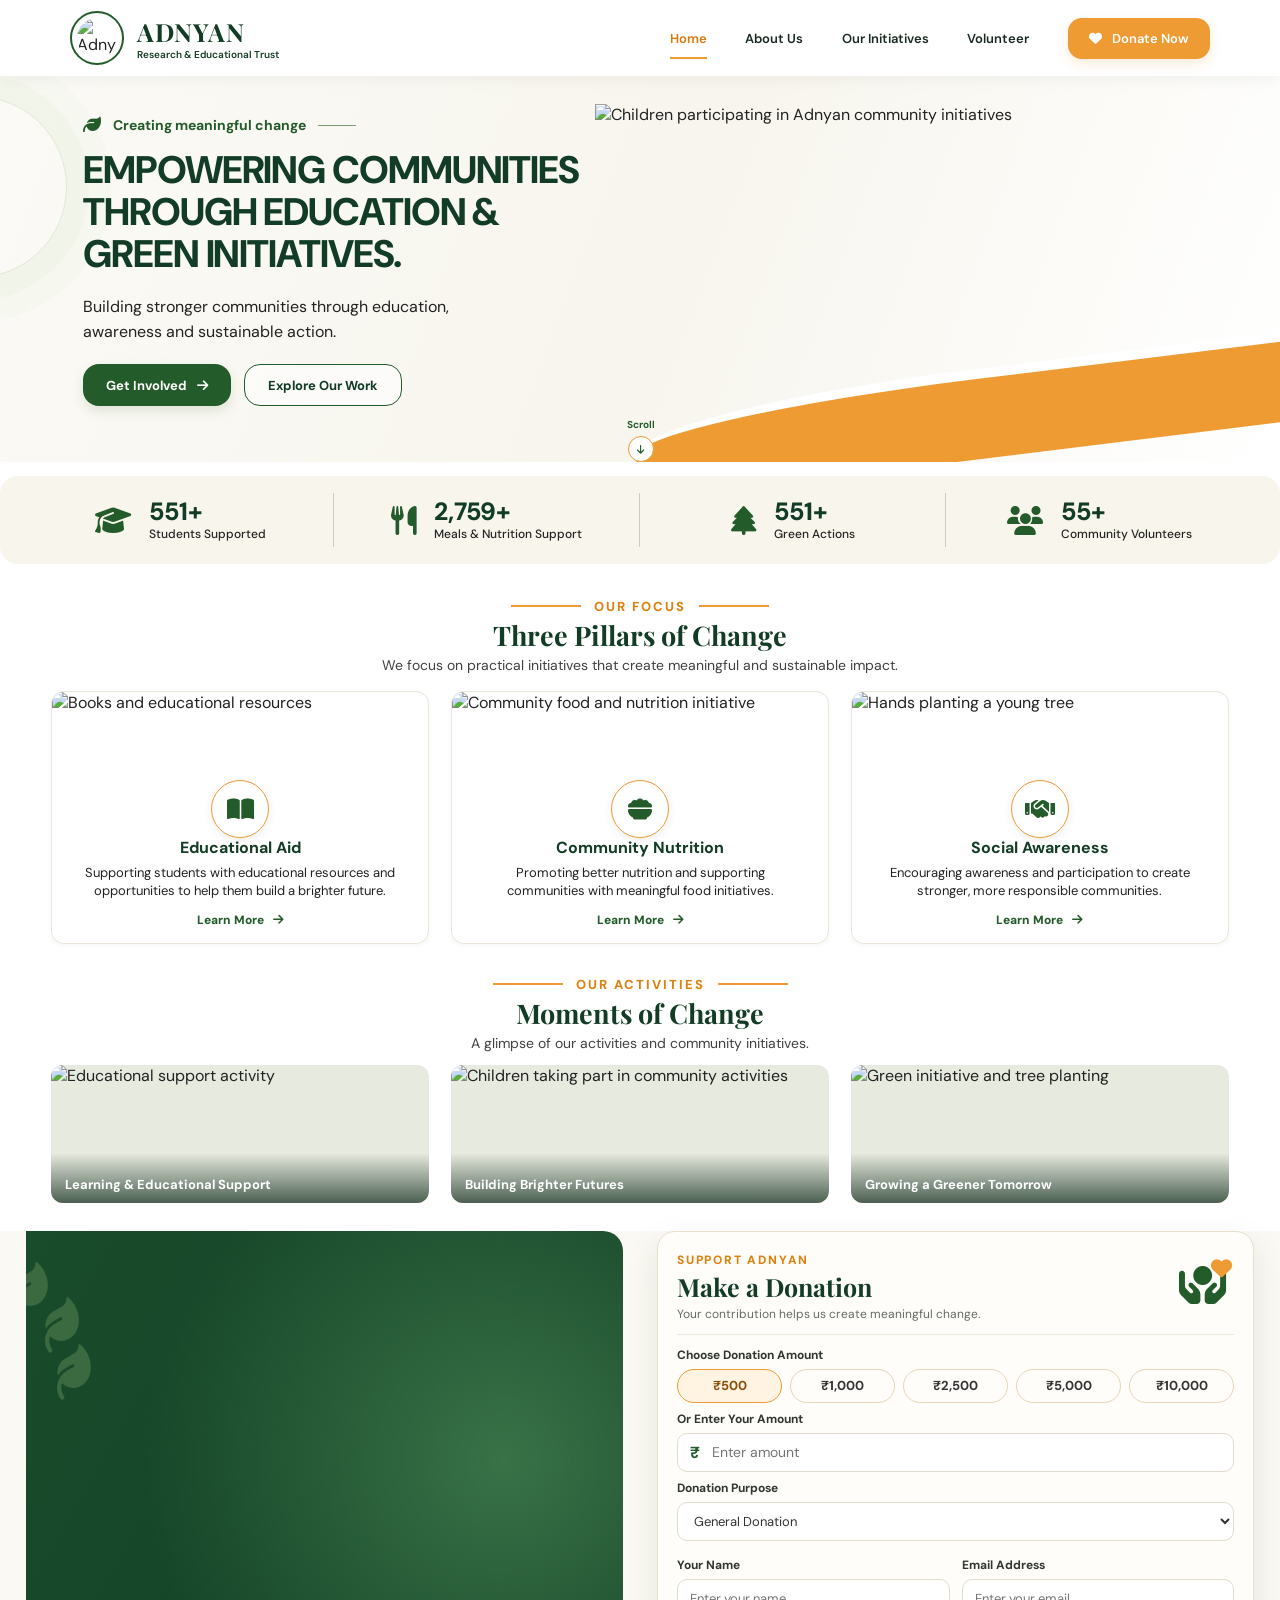
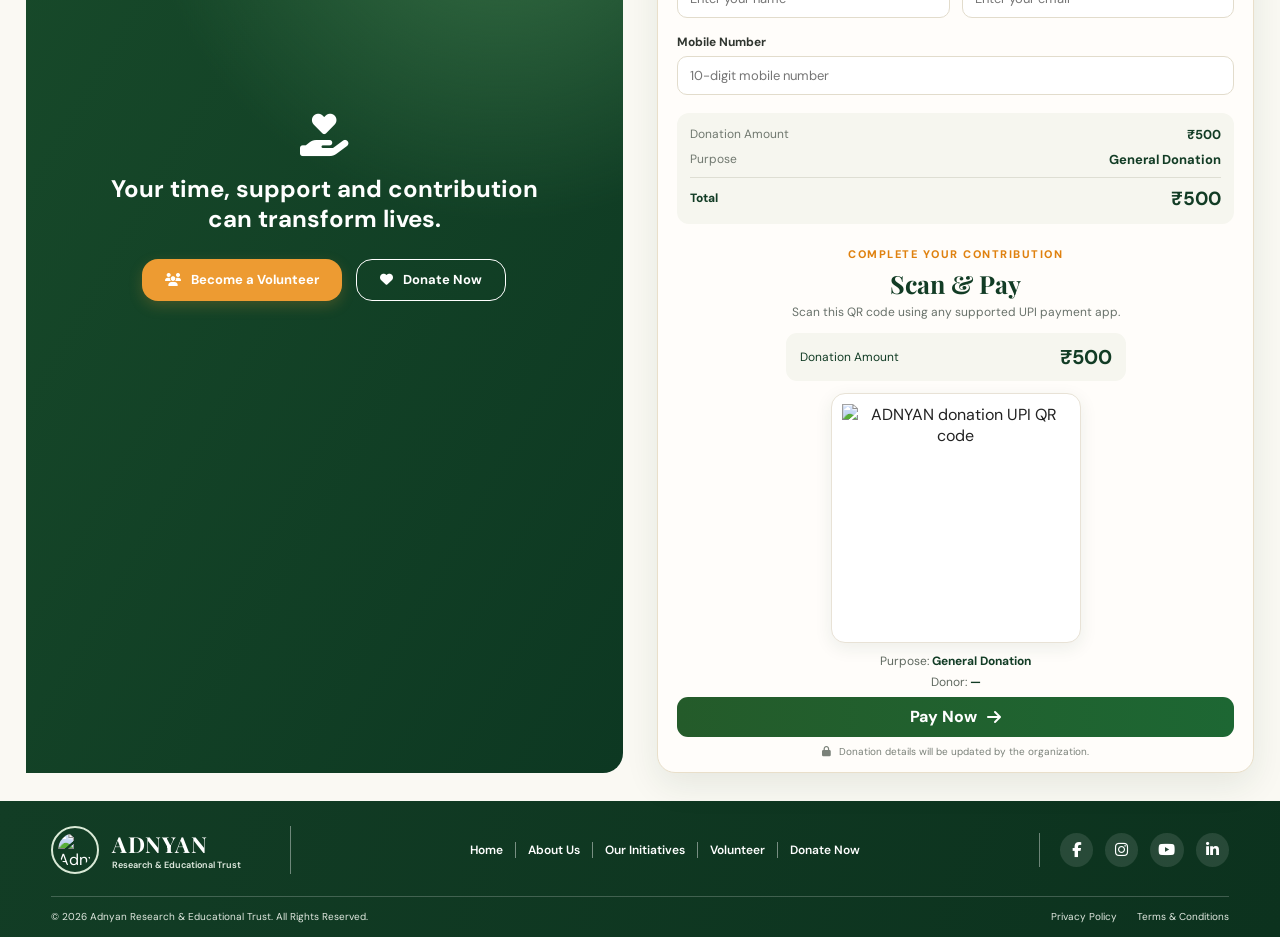
==== index.html @ 784eeb5b "Add files via upload" ====
<!DOCTYPE html>
<html lang="en">
<head>
  <meta charset="UTF-8">
  <meta name="viewport" content="width=device-width, initial-scale=1.0">
  <meta name="description" content="Adnyan Research & Educational Trust works to create meaningful change through education, community support and green initiatives.">

  <title>ADNYAN | Research & Educational Trust</title>

  <link rel="preconnect" href="https://fonts.googleapis.com">
  <link rel="preconnect" href="https://fonts.gstatic.com" crossorigin>

  <link href="https://fonts.googleapis.com/css2?family=DM+Sans:wght@400;500;600;700;800&family=Playfair+Display:wght@600;700;800&display=swap" rel="stylesheet">

  <link rel="stylesheet" href="https://cdnjs.cloudflare.com/ajax/libs/font-awesome/6.7.2/css/all.min.css">
  <link rel="stylesheet" href="style.css">

  <script src="script.js" defer></script>
</head>

<body>

  <!-- ORIGINAL ADNYAN PAGE LOADER -->
  <div id="page-loader">
    <div class="loader-background"></div>

    <div class="loader-content">
      <div class="loader-logo-wrap">
        <div class="loader-glow"></div>
        <div class="loader-ring ring-one"></div>
        <div class="loader-ring ring-two"></div>
        <img src="images/logo.png" alt="Adnyan Logo" class="loader-logo">
      </div>

      <div class="loader-brand">
        <h1>ADNYAN</h1>
        <p>Research &amp; Educational Trust</p>
      </div>

      <div class="loader-progress">
        <div class="loader-progress-bar"></div>
      </div>

      <div class="loader-status" id="loader-text">
        Preparing something meaningful...
      </div>
    </div>
  </div>

  <div id="website">

    <!-- HEADER -->
    <header class="site-header">

      <a class="brand" href="index.html" aria-label="Adnyan home">
        <img src="images/logo.png" alt="Adnyan logo">

        <span>
          <strong>ADNYAN</strong>
          <small>Research &amp; Educational Trust</small>
        </span>
      </a>

      <button class="menu-toggle" id="menuToggle" aria-label="Open navigation" aria-expanded="false">
        <i class="fa-solid fa-bars"></i>
      </button>

      <nav class="navbar" id="navbar" aria-label="Main navigation">

        <a class="active" href="index.html">Home</a>

        <a href="aboutus.html">About Us</a>

        <a href="ourinitiative.html">Our Initiatives</a>

        <a href="volunteer.html">Volunteer</a>

        <!-- UPDATED DONATE LINK -->
        <a class="nav-donate" href="donate.html">
          <i class="fa-solid fa-heart"></i> Donate Now
        </a>

      </nav>
    </header>

    <main>

      <!-- HERO SECTION -->
      <section class="hero">

        <div class="hero-copy">

          <div class="eyebrow">
            <i class="fa-solid fa-leaf"></i>
            Creating meaningful change
            <span></span>
          </div>

          <h1>
            EMPOWERING COMMUNITIES THROUGH EDUCATION &amp; GREEN INITIATIVES.
          </h1>

          <p>
            Building stronger communities through education, awareness and sustainable action.
          </p>

          <div class="hero-actions">

            <a class="btn btn-green" href="volunteer.html">
              Get Involved <i class="fa-solid fa-arrow-right"></i>
            </a>

            <a class="btn btn-outline" href="#pillars">
              Explore Our Work
            </a>

          </div>
        </div>

        <div class="hero-visual">
          <img src="images/banner.png" alt="Children participating in Adnyan community initiatives">
          <div class="hero-image-shape"></div>
        </div>

        <a class="scroll-cue" href="#impact" aria-label="Scroll to our impact">
          <span>Scroll</span>
          <i class="fa-solid fa-arrow-down"></i>
        </a>

      </section>

      <!-- IMPACT SECTION -->
      <section class="impact-strip" id="impact" aria-label="Our impact">

        <div class="impact-item">
          <i class="fa-solid fa-graduation-cap"></i>
          <div>
            <strong><span class="counter" data-target="1000">0</span>+</strong>
            <small>Students Supported</small>
          </div>
        </div>

        <div class="impact-item">
          <i class="fa-solid fa-utensils"></i>
          <div>
            <strong><span class="counter" data-target="5000">0</span>+</strong>
            <small>Meals &amp; Nutrition Support</small>
          </div>
        </div>

        <div class="impact-item">
          <i class="fa-solid fa-tree"></i>
          <div>
            <strong><span class="counter" data-target="1000">0</span>+</strong>
            <small>Green Actions</small>
          </div>
        </div>

        <div class="impact-item">
          <i class="fa-solid fa-users"></i>
          <div>
            <strong><span class="counter" data-target="100">0</span>+</strong>
            <small>Community Volunteers</small>
          </div>
        </div>

      </section>

      <!-- THREE PILLARS -->
      <section class="content-section pillars-section" id="pillars">

        <div class="section-heading">
          <span>OUR FOCUS</span>
          <h2>Three Pillars of Change</h2>
          <p>
            We focus on practical initiatives that create meaningful and sustainable impact.
          </p>
        </div>

        <div class="pillar-grid">

          <article class="pillar-card">

            <div class="pillar-photo">
              <img src="images/education.png" alt="Books and educational resources">
            </div>

            <div class="pillar-icon">
              <i class="fa-solid fa-book-open"></i>
            </div>

            <div class="pillar-body">
              <h3>Educational Aid</h3>

              <p>
                Supporting students with educational resources and opportunities to help them build a brighter future.
              </p>

              <a href="ourinitiative.html">
                Learn More <i class="fa-solid fa-arrow-right"></i>
              </a>
            </div>

          </article>

          <article class="pillar-card">

            <div class="pillar-photo">
              <img src="images/community.png" alt="Community food and nutrition initiative">
            </div>

            <div class="pillar-icon">
              <i class="fa-solid fa-bowl-food"></i>
            </div>

            <div class="pillar-body">
              <h3>Community Nutrition</h3>

              <p>
                Promoting better nutrition and supporting communities with meaningful food initiatives.
              </p>

              <a href="ourinitiative.html">
                Learn More <i class="fa-solid fa-arrow-right"></i>
              </a>
            </div>

          </article>

          <article class="pillar-card">

            <div class="pillar-photo">
              <img src="images/social.jpeg" alt="Hands planting a young tree">
            </div>

            <div class="pillar-icon">
              <i class="fa-solid fa-handshake"></i>
            </div>

            <div class="pillar-body">
              <h3>Social Awareness</h3>

              <p>
                Encouraging awareness and participation to create stronger, more responsible communities.
              </p>

              <a href="ourinitiative.html">
                Learn More <i class="fa-solid fa-arrow-right"></i>
              </a>
            </div>

          </article>

        </div>
      </section>

      <!-- ACTIVITIES SECTION -->
      <section class="content-section activities-section" id="activities">

        <div class="section-heading">
          <span>OUR ACTIVITIES</span>
          <h2>Moments of Change</h2>
          <p>A glimpse of our activities and community initiatives.</p>
        </div>

        <div class="activity-grid">

          <figure>
            <img src="images/learning.png" alt="Educational support activity">
            <figcaption>Learning &amp; Educational Support</figcaption>
          </figure>

          <figure>
            <img src="images/brighter.jpeg" alt="Children taking part in community activities">
            <figcaption>Building Brighter Futures</figcaption>
          </figure>

          <figure>
            <img src="images/tree.jpeg" alt="Green initiative and tree planting">
            <figcaption>Growing a Greener Tomorrow</figcaption>
          </figure>

        </div>
      </section>

      <!-- VOLUNTEER AND DONATION SECTION -->
      <section class="support-section" aria-label="Volunteer and donate">

        <div class="volunteer-panel">

          <div class="leaf-decoration">
            <i class="fa-solid fa-leaf"></i>
            <i class="fa-solid fa-leaf"></i>
            <i class="fa-solid fa-leaf"></i>
          </div>

          <div class="support-heart">
            <i class="fa-solid fa-hand-holding-heart"></i>
          </div>

          <h2>
            Your time, support and contribution can transform lives.
          </h2>

          <div class="support-actions">

            <a class="btn btn-orange" href="volunteer.html">
              <i class="fa-solid fa-users"></i> Become a Volunteer
            </a>

            <!-- KEEP THIS AS A HOME PAGE SCROLL LINK -->
            <a class="btn btn-light-outline" href="#donation-dashboard">
              <i class="fa-solid fa-heart"></i> Donate Now
            </a>

          </div>
        </div>

        <!-- DONATION DASHBOARD -->
        <section class="donation-card" id="donation-dashboard" aria-labelledby="donation-title">

          <div class="donation-heading">

            <div>
              <span>SUPPORT ADNYAN</span>
              <h2 id="donation-title">Make a Donation</h2>
              <p>Your contribution helps us create meaningful change.</p>
            </div>

            <div class="donation-mark">
              <i class="fa-solid fa-hands-holding-circle"></i>
              <i class="fa-solid fa-heart"></i>
            </div>

          </div>

          <div id="donationFormView">

            <div class="donation-field">

              <label>Choose Donation Amount</label>

              <div class="amount-options">
                <button type="button" class="amount-btn active" data-amount="500">₹500</button>
                <button type="button" class="amount-btn" data-amount="1000">₹1,000</button>
                <button type="button" class="amount-btn" data-amount="2500">₹2,500</button>
                <button type="button" class="amount-btn" data-amount="5000">₹5,000</button>
                <button type="button" class="amount-btn" data-amount="10000">₹10,000</button>
              </div>

            </div>

            <div class="donation-field">

              <label for="customAmount">Or Enter Your Amount</label>

              <div class="custom-amount-box">
                <span>₹</span>
                <input type="number" id="customAmount" min="1" placeholder="Enter amount" inputmode="numeric">
              </div>

            </div>

            <div class="donation-field">

              <label for="donationPurpose">Donation Purpose</label>

              <select id="donationPurpose" class="donation-select">
                <option value="General Donation">General Donation</option>
                <option value="Educational Aid">Educational Aid</option>
                <option value="Community Nutrition">Community Nutrition</option>
                <option value="Social Awareness">Social Awareness</option>
              </select>

            </div>

            <div class="donor-grid">

              <div class="donation-field">
                <label for="donorName">Your Name</label>
                <input type="text" id="donorName" class="donation-input" placeholder="Enter your name" autocomplete="name">
              </div>

              <div class="donation-field">
                <label for="donorEmail">Email Address</label>
                <input type="email" id="donorEmail" class="donation-input" placeholder="Enter your email" autocomplete="email">
              </div>

              <div class="donation-field donor-phone">
                <label for="donorPhone">Mobile Number</label>
                <input type="tel" id="donorPhone" class="donation-input" placeholder="10-digit mobile number" maxlength="10" inputmode="numeric" autocomplete="tel">
              </div>

            </div>

            <div class="donation-summary">

              <div>
                <span>Donation Amount</span>
                <strong id="summaryAmount">₹500</strong>
              </div>

              <div>
                <span>Purpose</span>
                <strong id="summaryPurpose">General Donation</strong>
              </div>

              <div class="summary-total">
                <span>Total</span>
                <strong id="summaryTotal">₹500</strong>
              </div>

            </div>

          <!-- PAYMENT STEP -->
          <div class="payment-step" id="paymentStep">

            <div class="payment-step-heading">
              <span class="payment-kicker">COMPLETE YOUR CONTRIBUTION</span>
              <h3>Scan &amp; Pay</h3>
              <p>Scan this QR code using any supported UPI payment app.</p>
            </div>

            <div class="payment-amount">
              <span>Donation Amount</span>
              <strong id="paymentAmount">₹500</strong>
            </div>

            <div class="payment-qr-frame">
              <img src="images/qrcode.jpeg" alt="ADNYAN donation UPI QR code" id="donationQrImage">
            </div>

            <p class="payment-purpose">
              Purpose: <strong id="paymentPurpose">General Donation</strong>
            </p>

            <p class="payment-donor">
              Donor: <strong id="paymentDonor">—</strong>
            </p>

   


          </div>

            <button type="button" class="continue-btn" id="payNowBtn">
              <span>Pay Now</span>
              <i class="fa-solid fa-arrow-right"></i>
            </button>

            <p class="secure-note">
              <i class="fa-solid fa-lock"></i>
              Donation details will be updated by the organization.
            </p>

          </div>



        </section>
      </section>

    </main>

    <!-- FOOTER -->
    <footer class="site-footer">

      <div class="footer-main">

        <a class="footer-brand" href="index.html">

          <img src="images/logo.png" alt="Adnyan logo">

          <span>
            <strong>ADNYAN</strong>
            <small>Research &amp; Educational Trust</small>
          </span>

        </a>

        <nav class="footer-nav" aria-label="Footer navigation">

          <a href="index.html">Home</a>

          <a href="aboutus.html">About Us</a>

          <a href="ourinitiative.html">Our Initiatives</a>

          <a href="volunteer.html">Volunteer</a>

          <!-- UPDATED DONATE LINK -->
          <a href="donate.html">Donate Now</a>

        </nav>

        <div class="footer-social" aria-label="Social media">

          <a href="#" aria-label="Facebook">
            <i class="fa-brands fa-facebook-f"></i>
          </a>

          <a href="#" aria-label="Instagram">
            <i class="fa-brands fa-instagram"></i>
          </a>

          <a href="#" aria-label="YouTube">
            <i class="fa-brands fa-youtube"></i>
          </a>

          <a href="#" aria-label="LinkedIn">
            <i class="fa-brands fa-linkedin-in"></i>
          </a>

        </div>

      </div>

      <div class="footer-bottom">

        <span>
          © 2026 Adnyan Research &amp; Educational Trust. All Rights Reserved.
        </span>

        <div>
          <a href="#">Privacy Policy</a>
          <a href="#">Terms &amp; Conditions</a>
        </div>

      </div>

    </footer>

  </div>

</body>
</html>
---- style.css ----
:root {
  --green: #245b2a;
  --deep: #123c25;
  --deep2: #0e351f;
  --orange: #ed9b32;
  --cream: #faf9f6;
  --pale: #f5f2e9;
  --ink: #222;
  --muted: #68716a;
  --line: #e8e2d6;
  --white: #fff;
  --shadow: 0 12px 35px rgba(27, 58, 35, .09);
}

* {
  box-sizing: border-box;
}

html {
  scroll-behavior: smooth;
  scroll-padding-top: 90px;
}

body {
  margin: 0;
  color: var(--ink);
  background: #fff;
  font-family: 'DM Sans', Arial, sans-serif;
}

a {
  color: inherit;
  text-decoration: none;
}

img {
  display: block;
  max-width: 100%;
}

button,
input,
select {
  font: inherit;
}

.site-header {
  height: 76px;
  padding: 0 clamp(22px, 5.5vw, 78px);
  display: flex;
  align-items: center;
  justify-content: space-between;
  background: rgba(255, 255, 255, .97);
  position: sticky;
  top: 0;
  z-index: 20;
  box-shadow: 0 2px 15px rgba(20, 45, 25, .06);
}

.brand,
.footer-brand {
  display: flex;
  align-items: center;
  gap: 13px;
}

.brand img,
.footer-brand img {
  width: 54px;
  height: 54px;
  object-fit: contain;
  border: 2px solid var(--green);
  border-radius: 50%;
  padding: 5px;
}

.brand span,
.footer-brand span {
  display: flex;
  flex-direction: column;
}

.brand strong,
.footer-brand strong {
  font: 700 25px 'Playfair Display', serif;
  color: var(--deep);
  letter-spacing: .5px;
}

.brand small,
.footer-brand small {
  font: 600 10px 'DM Sans', sans-serif;
  color: var(--deep);
}

.navbar {
  display: flex;
  align-items: center;
  gap: clamp(22px, 3vw, 44px);
  height: 100%;
}

.navbar > a {
  font-size: 13px;
  font-weight: 600;
  color: #182b20;
  position: relative;
}

.navbar > a:not(.nav-donate):after {
  content: "";
  position: absolute;
  left: 0;
  bottom: -12px;
  width: 0;
  height: 2px;
  background: var(--orange);
  transition: .25s;
}

.navbar > a:hover:after,
.navbar > a.active:after {
  width: 100%;
}

.navbar > a.active {
  color: #d8790b;
}

.navbar .nav-donate {
  background: var(--orange);
  color: #fff;
  padding: 12px 21px;
  border-radius: 14px;
  box-shadow: 0 5px 12px #ed9b3230;
}

.nav-donate i {
  margin-right: 7px;
}

.menu-toggle {
  display: none;
  border: 0;
  background: none;
  color: var(--deep);
  font-size: 23px;
}

.hero {
  min-height: 340px;
  display: grid;
  grid-template-columns: 46% 54%;
  position: relative;
  overflow: hidden;
  background: linear-gradient(110deg, #fbfaf6 0%, #f7f5ed 52%, #fff 100%);
  padding: 28px clamp(28px, 6.5vw, 94px) 34px;
  align-items: center;
}

.hero:before {
  content: "";
  position: absolute;
  width: 180px;
  height: 180px;
  border: 1px solid #dfe8d3;
  border-radius: 50%;
  left: -115px;
  top: 20px;
  box-shadow: 0 0 0 22px #e7eddb55, 0 0 0 44px #e7eddb33;
}

.hero-copy {
  position: relative;
  z-index: 2;
  max-width: 520px;
  padding: 12px 0 22px;
}

.eyebrow {
  display: flex;
  align-items: center;
  gap: 12px;
  color: var(--green);
  font-size: 14px;
  font-weight: 700;
  margin-bottom: 15px;
}

.eyebrow i {
  font-size: 18px;
}

.eyebrow span {
  height: 1px;
  width: 38px;
  background: #7c9b78;
}

.hero h1 {
  font-size: clamp(28px, 3vw, 39px);
  line-height: 1.1;
  letter-spacing: -1.1px;
  color: var(--deep);
  margin: 0 0 19px;
  font-weight: 800;
  max-width: 500px;
}

.hero-copy > p {
  font-size: 16px;
  line-height: 1.55;
  max-width: 410px;
  margin: 0 0 20px;
}

.hero-actions {
  display: flex;
  gap: 13px;
  flex-wrap: wrap;
}

.btn {
  min-height: 42px;
  padding: 0 23px;
  border-radius: 16px;
  display: inline-flex;
  align-items: center;
  justify-content: center;
  gap: 10px;
  font-size: 13px;
  font-weight: 700;
  transition: .2s;
}

.btn:hover,
.continue-btn:hover {
  transform: translateY(-2px);
}

.btn-green {
  background: var(--green);
  color: #fff;
  box-shadow: 0 5px 12px #245b2a20;
}

.btn-outline {
  border: 1.5px solid var(--green);
  color: var(--deep);
  background: #fff9;
}

.hero-visual {
  height: 310px;
  position: relative;
  align-self: stretch;
  min-width: 0;
}

.hero-visual img {
  height: 100%;
  width: 100%;
  object-fit: cover;
  object-position: center 38%;
  border-radius: 0 0 0 95px;
  position: relative;
  z-index: 1;
}

.hero-image-shape {
  position: absolute;
  z-index: 2;
  pointer-events: none;
  right: -10vw;
  bottom: -45px;
  width: 115%;
  height: 90px;
  background: var(--orange);
  transform: rotate(-7deg);
  border-top: 10px solid #fff;
  border-radius: 50% 0 0 0;
}

.scroll-cue {
  position: absolute;
  bottom: 0;
  left: 49%;
  z-index: 4;
  display: flex;
  align-items: center;
  flex-direction: column;
  gap: 5px;
  color: var(--green);
  font-size: 10px;
  font-weight: 700;
}

.scroll-cue i {
  width: 26px;
  height: 26px;
  border: 1px solid var(--orange);
  background: white;
  border-radius: 50%;
  display: grid;
  place-items: center;
}

.impact-strip {
  max-width: 1360px;
  margin: 14px auto 0;
  padding: 17px 28px;
  background: #f8f5ed;
  border-radius: 18px;
  display: grid;
  grid-template-columns: repeat(4, 1fr);
}

.impact-item {
  display: flex;
  align-items: center;
  justify-content: center;
  gap: 18px;
  min-height: 54px;
  border-right: 1px solid #cfcabb;
}

.impact-item:last-child {
  border: 0;
}

.impact-item > i {
  font-size: 29px;
  color: var(--green);
}

.impact-item div {
  display: flex;
  flex-direction: column;
  gap: 1px;
}

.impact-item strong {
  font-size: 25px;
  line-height: 1.05;
  color: var(--deep);
  font-weight: 800;
}

.impact-item small {
  font-size: 12px;
  font-weight: 500;
  color: #242424;
}

.content-section {
  padding: 27px clamp(24px, 4vw, 58px) 0;
  max-width: 1440px;
  margin: auto;
}

.section-heading {
  text-align: center;
  margin: 0 auto 17px;
}

.section-heading > span {
  display: inline-flex;
  align-items: center;
  gap: 13px;
  color: #df810f;
  font-weight: 800;
  letter-spacing: 2px;
  font-size: 13px;
}

.section-heading > span:before,
.section-heading > span:after {
  content: "";
  width: 70px;
  height: 2px;
  background: var(--orange);
}

.section-heading h2 {
  font: 700 27px 'Playfair Display', serif;
  color: var(--deep);
  margin: 2px 0 3px;
}

.section-heading p {
  font-size: 14px;
  color: #414141;
  margin: 0;
}

.pillar-grid,
.activity-grid {
  display: grid;
  grid-template-columns: repeat(3, minmax(0, 1fr));
  gap: 22px;
}

.pillar-card {
  position: relative;
  background: #fff;
  border: 1px solid #ece6da;
  border-radius: 13px;
  overflow: hidden;
  box-shadow: 0 2px 5px #173d270c;
  min-width: 0;
}

.pillar-photo {
  height: 118px;
  overflow: hidden;
}

.pillar-photo img {
  width: 100%;
  height: 100%;
  object-fit: cover;
  transition: transform .4s;
}

.pillar-card:hover .pillar-photo img {
  transform: scale(1.04);
}

.pillar-icon {
  position: absolute;
  top: 88px;
  left: 50%;
  transform: translateX(-50%);
  width: 58px;
  height: 58px;
  border-radius: 50%;
  background: #fff;
  border: 1.5px solid var(--orange);
  display: grid;
  place-items: center;
  color: var(--green);
  font-size: 24px;
  box-shadow: 0 3px 10px #00000012;
}

.pillar-body {
  text-align: center;
  padding: 27px 22px 14px;
}

.pillar-body h3 {
  color: var(--deep);
  font-size: 16px;
  margin: 0 0 6px;
}

.pillar-body p {
  font-size: 13px;
  line-height: 1.4;
  margin: 0 auto 8px;
  max-width: 320px;
}

.pillar-body a {
  font-size: 12px;
  font-weight: 800;
  color: var(--green);
}

.pillar-body a i {
  margin-left: 6px;
}

.activities-section {
  padding-top: 25px;
  padding-bottom: 28px;
}

.activities-section .section-heading {
  margin-bottom: 13px;
}

.activity-grid figure {
  margin: 0;
  height: 138px;
  border-radius: 12px;
  overflow: hidden;
  position: relative;
  background: #e7eadf;
}

.activity-grid img {
  width: 100%;
  height: 100%;
  object-fit: cover;
}

.activity-grid figcaption {
  position: absolute;
  bottom: 0;
  left: 0;
  right: 0;
  padding: 23px 14px 10px;
  color: #fff;
  font-size: 13px;
  font-weight: 700;
  background: linear-gradient(transparent, #102d1dba);
}

.support-section {
  display: grid;
  grid-template-columns: 1fr 1fr;
  gap: 34px;
  padding: 0 clamp(20px, 2vw, 30px) 28px;
  align-items: stretch;
  background: #faf9f3;
}

.volunteer-panel {
  position: relative;
  min-height: 290px;
  overflow: hidden;
  border-radius: 0 20px 20px 0;
  background: radial-gradient(circle at 80% 20%, #397247 0%, transparent 35%), linear-gradient(120deg, #194c2b, #0d3822);
  color: #fff;
  display: flex;
  flex-direction: column;
  align-items: center;
  justify-content: center;
  text-align: center;
  padding: 35px 35px 30px;
}

.leaf-decoration {
  position: absolute;
  left: -8px;
  top: 30px;
  display: flex;
  flex-direction: column;
  gap: 0;
  color: #80a76b55;
  font-size: 46px;
  transform: rotate(-30deg);
}

.leaf-decoration i:nth-child(2) {
  margin-left: 20px;
}

.leaf-decoration i:nth-child(3) {
  margin-left: -7px;
}

.support-heart {
  font-size: 43px;
  margin-bottom: 10px;
  color: #fff;
}

.volunteer-panel h2 {
  font-size: 24px;
  line-height: 1.25;
  max-width: 470px;
  margin: 0 0 25px;
}

.support-actions {
  display: flex;
  gap: 14px;
  justify-content: center;
  flex-wrap: wrap;
}

.btn-orange {
  background: var(--orange);
  color: white;
  box-shadow: 0 5px 14px #ed9b3235;
}

.btn-light-outline {
  border: 1.5px solid #fff;
  color: #fff;
  background: transparent;
}

.donation-card {
  background: #fffdfa;
  border: 1px solid #e9dfca;
  border-radius: 18px;
  padding: 17px 20px 15px;
  box-shadow: var(--shadow);
  align-self: center;
  width: 100%;
  max-width: 660px;
  margin: auto;
}

.donation-heading {
  display: flex;
  justify-content: space-between;
  align-items: center;
  border-bottom: 1px solid #eee8dc;
  padding-bottom: 12px;
  margin-bottom: 12px;
}

.donation-heading span {
  font-size: 12px;
  font-weight: 800;
  letter-spacing: 1.8px;
  color: #df810f;
}

.donation-heading h2 {
  font: 700 25px 'Playfair Display', serif;
  color: var(--deep);
  margin: 1px 0 3px;
}

.donation-heading p {
  font-size: 12px;
  color: #656b65;
  margin: 0;
}

.donation-mark {
  width: 62px;
  height: 62px;
  position: relative;
  display: grid;
  place-items: center;
  color: var(--green);
  font-size: 38px;
}

.donation-mark .fa-heart {
  position: absolute;
  color: var(--orange);
  font-size: 21px;
  top: 4px;
  right: 2px;
}

.donation-field {
  margin: 10px 0;
}

.donation-field > label {
  display: block;
  font-size: 12px;
  font-weight: 700;
  color: #303630;
  margin-bottom: 6px;
}

.amount-options {
  display: grid;
  grid-template-columns: repeat(5, 1fr);
  gap: 8px;
}

.amount-btn {
  min-height: 36px;
  border: 1px solid #e7d5b7;
  border-radius: 22px;
  background: #fffdfa;
  color: #333;
  font-size: 13px;
  font-weight: 700;
  cursor: pointer;
  transition: .2s;
}

.amount-btn:hover,
.amount-btn.active {
  border-color: var(--orange);
  background: #fff3e2;
  color: #8b4e08;
}

.custom-amount-box {
  height: 39px;
  border: 1px solid #e2dccc;
  border-radius: 10px;
  display: flex;
  align-items: center;
  gap: 10px;
  padding: 0 12px;
  background: #fff;
}

.custom-amount-box span {
  color: var(--green);
  font-weight: 800;
}

.custom-amount-box input {
  border: 0;
  outline: 0;
  width: 100%;
  font-size: 14px;
  background: transparent;
}

.donation-select,
.donation-input {
  width: 100%;
  height: 39px;
  border: 1px solid #e2dccc;
  border-radius: 10px;
  padding: 0 12px;
  background: #fff;
  color: #333;
  outline-color: var(--green);
  font-size: 13px;
}

.donor-grid {
  display: grid;
  grid-template-columns: 1fr 1fr;
  gap: 0 12px;
}

.donor-phone {
  grid-column: 1 / -1;
}

.donation-summary {
  background: #f6f6ef;
  border-radius: 12px;
  padding: 11px 14px;
  margin: 12px 0;
}

.donation-summary > div {
  display: flex;
  justify-content: space-between;
  align-items: center;
  padding: 4px 0;
  font-size: 12px;
}

.donation-summary span {
  color: #70786f;
}

.donation-summary strong {
  color: var(--deep);
  font-size: 13px;
}

.donation-summary .summary-total {
  border-top: 1px solid #deded3;
  margin-top: 5px;
  padding-top: 8px;
}

.summary-total span {
  font-weight: 800;
  color: var(--deep);
}

.summary-total strong {
  font-size: 19px;
}

.continue-btn {
  width: 100%;
  height: 40px;
  border: 0;
  border-radius: 11px;
  background: linear-gradient(90deg, var(--green), #1d6733);
  color: #fff;
  font-weight: 800;
  cursor: pointer;
  display: flex;
  justify-content: center;
  align-items: center;
  gap: 10px;
  transition: .2s;
}

.secure-note {
  text-align: center;
  font-size: 10px;
  color: #7a8179;
  margin: 8px 0 0;
}

.secure-note i {
  margin-right: 5px;
}

.site-footer {
  background: linear-gradient(110deg, #123d25, #0c321e);
  color: #fff;
  padding: 25px clamp(25px, 4vw, 55px) 14px;
}

.footer-main {
  display: grid;
  grid-template-columns: 240px 1fr 190px;
  align-items: center;
  gap: 25px;
  padding-bottom: 22px;
  border-bottom: 1px solid #ffffff35;
}

.footer-brand {
  padding-right: 24px;
  border-right: 1px solid #ffffff65;
}

.footer-brand img {
  border-color: #d9e9d6;
  width: 48px;
  height: 48px;
}

.footer-brand strong {
  color: #fff;
  font-size: 22px;
}

.footer-brand small {
  color: #e5eee4;
  font-size: 9px;
}

.footer-nav {
  display: flex;
  justify-content: center;
  align-items: center;
  gap: 0;
  flex-wrap: wrap;
}

.footer-nav a {
  font-size: 12px;
  font-weight: 600;
  padding: 0 12px;
  border-right: 1px solid #ffffff70;
}

.footer-nav a:last-child {
  border: 0;
}

.footer-social {
  display: flex;
  justify-content: flex-end;
  gap: 12px;
  padding-left: 20px;
  border-left: 1px solid #ffffff65;
}

.footer-social a {
  width: 34px;
  height: 34px;
  border-radius: 50%;
  display: grid;
  place-items: center;
  background: #ffffff1c;
  color: #fff;
  font-size: 15px;
  transition: .2s;
}

.footer-social a:hover {
  background: var(--orange);
}

.footer-bottom {
  display: flex;
  justify-content: space-between;
  gap: 15px;
  padding-top: 13px;
  font-size: 10px;
  color: #e2e9e1;
}

.footer-bottom div {
  display: flex;
  gap: 20px;
}

.footer-bottom a:hover {
  text-decoration: underline;
}

@media (max-width: 900px) {
  .hero {
    grid-template-columns: 1fr 1fr;
    padding-left: 28px;
    padding-right: 28px;
  }

  .hero h1 {
    font-size: 30px;
  }

  .impact-strip {
    margin-left: 15px;
    margin-right: 15px;
    padding: 14px;
  }

  .impact-item {
    gap: 10px;
  }

  .impact-item > i {
    font-size: 23px;
  }

  .impact-item strong {
    font-size: 21px;
  }

  .impact-item small {
    font-size: 10px;
  }

  .support-section {
    gap: 18px;
  }

  .volunteer-panel {
    padding: 25px 18px;
  }

  .volunteer-panel h2 {
    font-size: 21px;
  }

  .donation-card {
    padding: 15px;
  }

  .footer-main {
    grid-template-columns: 190px 1fr;
  }

  .footer-social {
    grid-column: 1 / -1;
    border: 0;
    padding: 0;
    justify-content: center;
  }

  .footer-nav a {
    padding: 5px 8px;
  }
}

@media (max-width: 650px) {
  .site-header {
    height: 68px;
    padding: 0 18px;
  }

  .brand img {
    width: 45px;
    height: 45px;
  }

  .brand strong {
    font-size: 21px;
  }

  .brand small {
    font-size: 9px;
  }

  .menu-toggle {
    display: block;
  }

  .navbar {
    display: none;
    position: absolute;
    top: 68px;
    left: 0;
    right: 0;
    height: auto;
    padding: 16px 22px 20px;
    background: #fff;
    box-shadow: 0 12px 18px #173d2715;
    flex-direction: column;
    align-items: stretch;
    gap: 0;
  }

  .navbar.open {
    display: flex;
  }

  .navbar > a {
    padding: 12px 4px;
  }

  .navbar > a:not(.nav-donate):after {
    display: none;
  }

  .navbar .nav-donate {
    text-align: center;
    margin-top: 8px;
  }

  .hero {
    display: flex;
    flex-direction: column;
    align-items: stretch;
    padding: 30px 20px 38px;
    gap: 22px;
  }

  .hero-copy {
    padding: 0;
  }

  .hero h1 {
    font-size: 30px;
  }

  .hero-copy > p {
    font-size: 14px;
  }

  .hero-visual {
    height: 230px;
  }

  .hero-visual img {
    border-radius: 18px 18px 18px 55px;
  }

  .hero-image-shape {
    bottom: -37px;
    height: 65px;
  }

  .scroll-cue {
    left: calc(50% - 13px);
    bottom: 1px;
  }

  .impact-strip {
    grid-template-columns: 1fr 1fr;
    gap: 0;
    margin: 12px 12px 0;
    padding: 10px;
  }

  .impact-item {
    justify-content: flex-start;
    padding: 12px 8px;
    border-right: 0;
    border-bottom: 1px solid #d8d3c7;
  }

  .impact-item:nth-child(odd) {
    border-right: 1px solid #d8d3c7;
  }

  .impact-item:nth-last-child(-n+2) {
    border-bottom: 0;
  }

  .impact-item > i {
    font-size: 22px;
  }

  .impact-item strong {
    font-size: 20px;
  }

  .impact-item small {
    font-size: 10px;
  }

  .content-section {
    padding: 27px 16px 0;
  }

  .section-heading h2 {
    font-size: 24px;
  }

  .section-heading p {
    font-size: 12px;
  }

  .section-heading > span:before,
  .section-heading > span:after {
    width: 35px;
  }

  .pillar-grid,
  .activity-grid {
    grid-template-columns: 1fr;
    gap: 15px;
  }

  .pillar-photo {
    height: 160px;
  }

  .pillar-icon {
    top: 130px;
  }

  .pillar-body {
    padding-top: 28px;
  }

  .activity-grid figure {
    height: 190px;
  }

  .activities-section {
    padding-bottom: 24px;
  }

  .support-section {
    grid-template-columns: 1fr;
    padding: 0 12px 22px;
    gap: 14px;
  }

  .volunteer-panel {
    min-height: 255px;
    border-radius: 17px;
    padding: 28px 18px;
  }

  .volunteer-panel h2 {
    font-size: 22px;
  }

  .support-actions {
    gap: 9px;
  }

  .btn {
    padding: 0 15px;
    font-size: 12px;
  }

  .donation-card {
    padding: 16px 14px;
  }

  .donation-heading h2 {
    font-size: 23px;
  }

  .donation-heading p {
    font-size: 11px;
  }

  .donation-mark {
    font-size: 31px;
    width: 48px;
  }

  .amount-options {
    grid-template-columns: repeat(3, 1fr);
  }

  .donor-grid {
    grid-template-columns: 1fr;
  }

  .donor-phone {
    grid-column: auto;
  }

  .site-footer {
    padding: 23px 18px 14px;
  }

  .footer-main {
    grid-template-columns: 1fr;
    justify-items: center;
    gap: 18px;
  }

  .footer-brand {
    border: 0;
    padding: 0;
  }

  .footer-nav {
    gap: 4px 0;
  }

  .footer-nav a {
    font-size: 11px;
    padding: 5px 8px;
  }

  .footer-social {
    grid-column: auto;
  }

  .footer-bottom {
    flex-direction: column;
    align-items: center;
    text-align: center;
    font-size: 9px;
  }

  .footer-bottom div {
    gap: 14px;
  }
}

@media (prefers-reduced-motion: reduce) {
  html {
    scroll-behavior: auto;
  }

  *,
  *:before,
  *:after {
    transition: none !important;
    animation: none !important;
  }
}

/* =========================================================
   ORIGINAL ADNYAN PAGE LOADER
========================================================= */

#website {
  opacity: 0;
  visibility: hidden;
  transform: translateY(20px) scale(.99);
  transition: opacity .9s ease, transform .9s ease, visibility .9s;
}

body.loaded #website {
  opacity: 1;
  visibility: visible;
  transform: translateY(0) scale(1);
}

#page-loader {
  position: fixed;
  inset: 0;
  z-index: 99999;
  display: flex;
  align-items: center;
  justify-content: center;
  background: radial-gradient(circle at center, #284d30 0%, #142d20 45%, #081a12 100%);
  transition: opacity .8s ease, visibility .8s ease;
}

#page-loader.hide {
  opacity: 0;
  visibility: hidden;
}

.loader-background {
  position: absolute;
  inset: 0;
  opacity: .15;
  background-image:
    linear-gradient(rgba(255, 255, 255, .05) 1px, transparent 1px),
    linear-gradient(90deg, rgba(255, 255, 255, .05) 1px, transparent 1px);
  background-size: 50px 50px;
}

.loader-content {
  position: relative;
  z-index: 5;
  text-align: center;
}

.loader-logo-wrap {
  position: relative;
  width: 145px;
  height: 145px;
  margin: 0 auto 25px;
  display: flex;
  align-items: center;
  justify-content: center;
}

.loader-logo {
  width: 82px;
  height: 82px;
  object-fit: contain;
}

.loader-glow {
  position: absolute;
  width: 110px;
  height: 110px;
  border-radius: 50%;
  background: radial-gradient(circle, rgba(237, 155, 50, .4), transparent 70%);
  animation: pulse 2s infinite;
}

.loader-ring {
  position: absolute;
  inset: 5px;
  border-radius: 50%;
  border: 1px solid rgba(255, 255, 255, .25);
}

.ring-one {
  border-top-color: var(--orange);
  animation: rotate 4s linear infinite;
}

.ring-two {
  inset: 18px;
  border-bottom-color: var(--orange);
  animation: rotateReverse 3s linear infinite;
}

.loader-brand h1 {
  color: #fff;
  font-size: 38px;
  letter-spacing: 5px;
  margin: 0;
}

.loader-brand p {
  margin-top: 7px;
  color: rgba(255, 255, 255, .65);
  font-size: 11px;
  letter-spacing: 2px;
}

.loader-progress {
  width: 220px;
  height: 3px;
  margin: 25px auto 12px;
  overflow: hidden;
  background: rgba(255, 255, 255, .12);
}

.loader-progress-bar {
  height: 100%;
  width: 0;
  background: linear-gradient(90deg, var(--orange), #ffd18a);
  animation: loading 2.3s forwards;
}

.loader-status {
  color: rgba(255, 255, 255, .5);
  font-size: 11px;
}

@keyframes loading {
  0% {
    width: 0;
  }

  100% {
    width: 100%;
  }
}

@keyframes pulse {
  0%,
  100% {
    transform: scale(.8);
    opacity: .5;
  }

  50% {
    transform: scale(1.2);
    opacity: 1;
  }
}

@keyframes rotate {
  to {
    transform: rotate(360deg);
  }
}

@keyframes rotateReverse {
  to {
    transform: rotate(-360deg);
  }
}

/* FOOTER: orange hover effect for all five page links */

.footer-nav a {
  transition: color .25s ease, background-color .25s ease;
}

.footer-nav a:hover,
.footer-nav a:focus-visible {
  color: var(--orange);
}

.footer-bottom a {
  transition: color .25s ease;
}

.footer-bottom a:hover,
.footer-bottom a:focus-visible {
  color: var(--orange);
}

/* Keep the donation dashboard compact without removing fields */

.donation-card {
  padding: 16px 19px 14px;
}

.donation-field {
  margin: 8px 0;
}

.donation-summary {
  padding: 9px 13px;
  margin: 10px 0;
}

.amount-btn {
  min-height: 34px;
}

@media (prefers-reduced-motion: reduce) {
  #website,
  #page-loader,
  .loader-glow,
  .loader-ring,
  .loader-progress-bar {
    transition: none !important;
    animation: none !important;
  }
}

/* Keep animated impact numbers aligned while they count up. */

.impact-item strong .counter {
  display: inline-block;
  min-width: 1ch;
  font-variant-numeric: tabular-nums;
}

/* QR payment step — added without changing the existing page sections. */

.payment-step {
  text-align: center;
  padding: 8px 4px 2px;
}

.payment-step[hidden],
#donationFormView[hidden] {
  display: none !important;
}

.payment-step-heading .payment-kicker {
  color: #df810f;
  font-size: 11px;
  font-weight: 800;
  letter-spacing: 1.5px;
}

.payment-step-heading h3 {
  color: var(--deep);
  font: 700 25px 'Playfair Display', serif;
  margin: 4px 0;
}

.payment-step-heading p {
  color: var(--muted);
  font-size: 12px;
  margin: 0 0 13px;
}

.payment-amount {
  display: flex;
  justify-content: space-between;
  align-items: center;
  gap: 12px;
  max-width: 340px;
  margin: 0 auto 12px;
  padding: 11px 14px;
  border-radius: 11px;
  background: #f6f6ef;
  color: var(--deep);
  font-size: 12px;
}

.payment-amount strong {
  font-size: 20px;
}

.payment-qr-frame {
  width: min(100%, 250px);
  min-height: 250px;
  margin: 0 auto 10px;
  padding: 10px;
  display: grid;
  place-items: center;
  background: #fff;
  border: 1px solid #e8e2d6;
  border-radius: 14px;
  box-shadow: 0 5px 18px rgba(27, 58, 35, .08);
}

.payment-qr-frame img {
  width: 100%;
  aspect-ratio: 1;
  object-fit: contain;
}

.payment-purpose,
.payment-donor {
  margin: 5px 0;
  color: #606960;
  font-size: 12px;
  overflow-wrap: anywhere;
}

.payment-purpose strong,
.payment-donor strong {
  color: var(--deep);
}

.payment-instruction {
  max-width: 440px;
  margin: 12px auto 5px;
  color: #4f5c51;
  font-size: 11px;
  line-height: 1.5;
}

.payment-disclaimer {
  max-width: 440px;
  margin: 5px auto 13px;
  color: #8a5a24;
  font-size: 10px;
  line-height: 1.45;
}

.payment-back-btn {
  min-height: 39px;
  padding: 0 17px;
  border: 1px solid var(--green);
  border-radius: 10px;
  background: #fff;
  color: var(--green);
  font-size: 12px;
  font-weight: 800;
  cursor: pointer;
  transition: .2s;
}

.payment-back-btn:hover {
  background: #f0f5ee;
  transform: translateY(-1px);
}

@media (max-width: 650px) {
  .payment-step-heading h3 {
    font-size: 23px;
  }

  .payment-qr-frame {
    width: min(100%, 230px);
    min-height: 230px;
  }
}
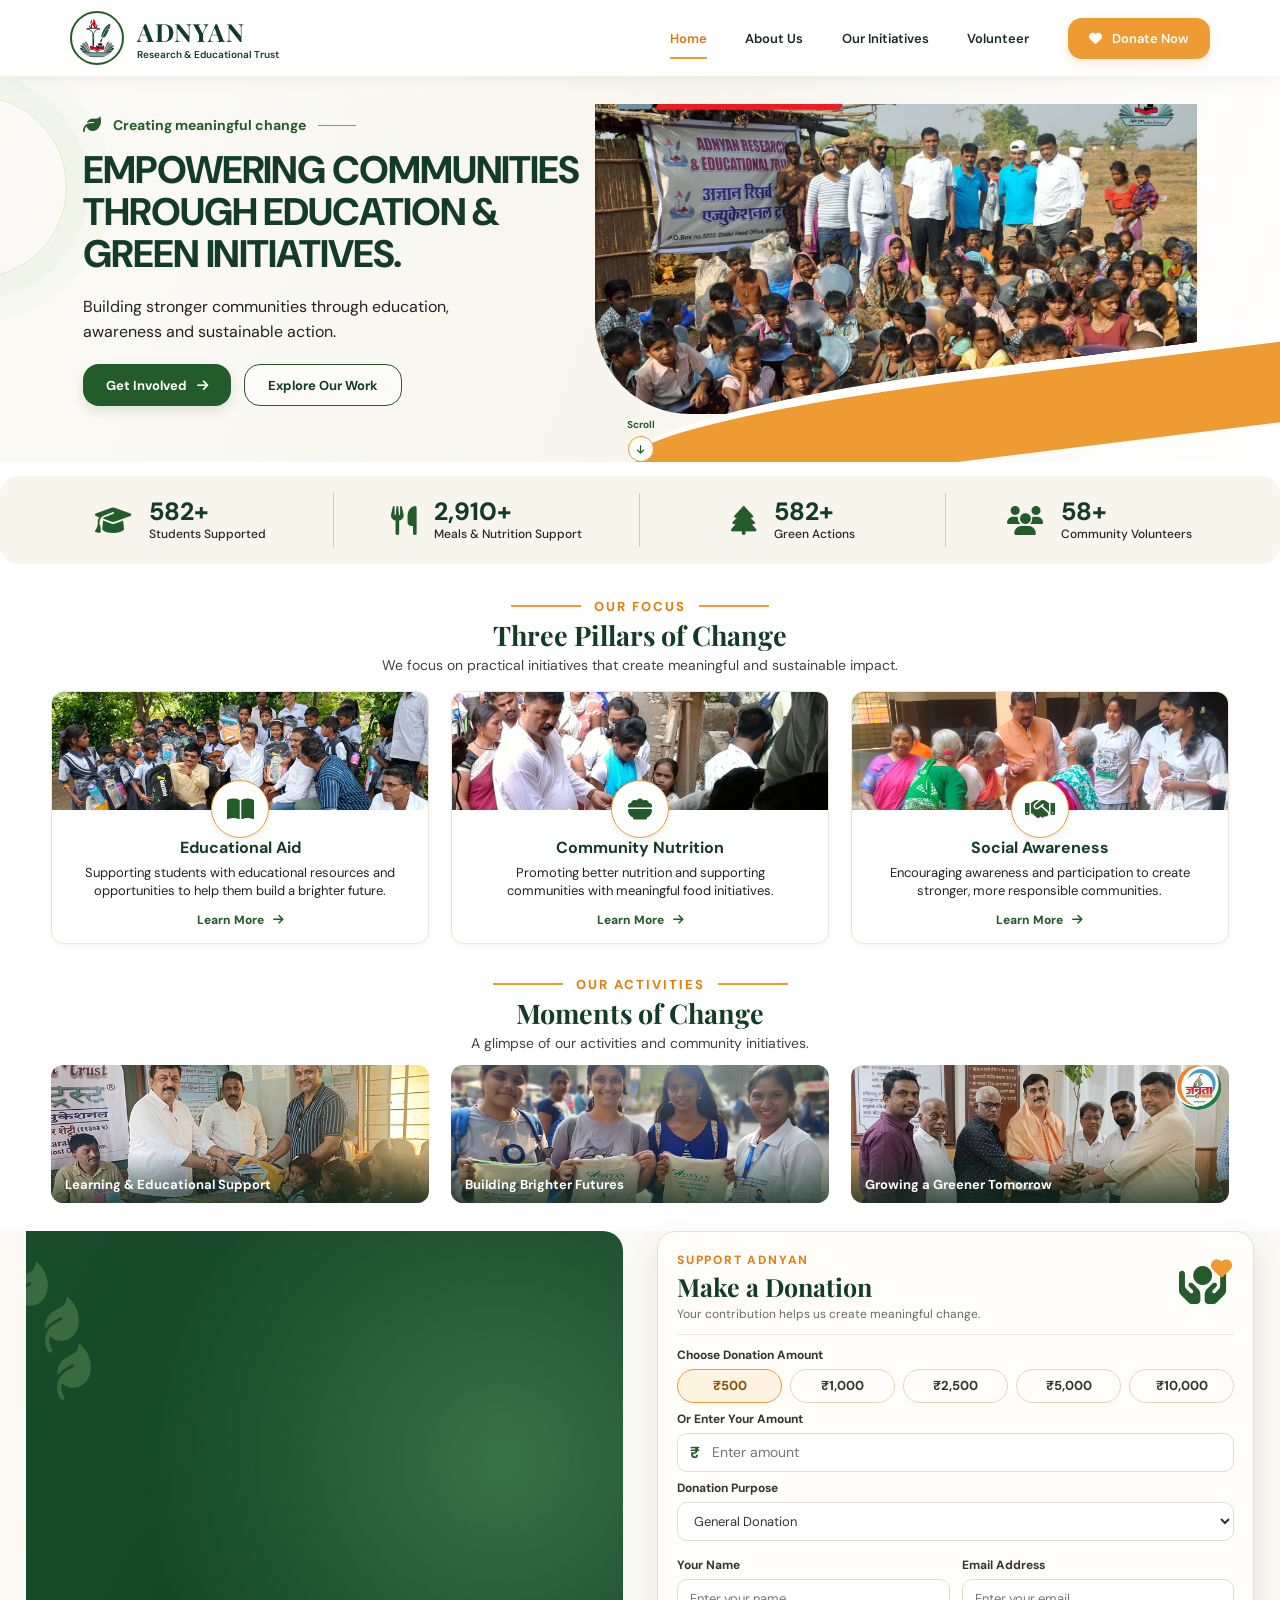
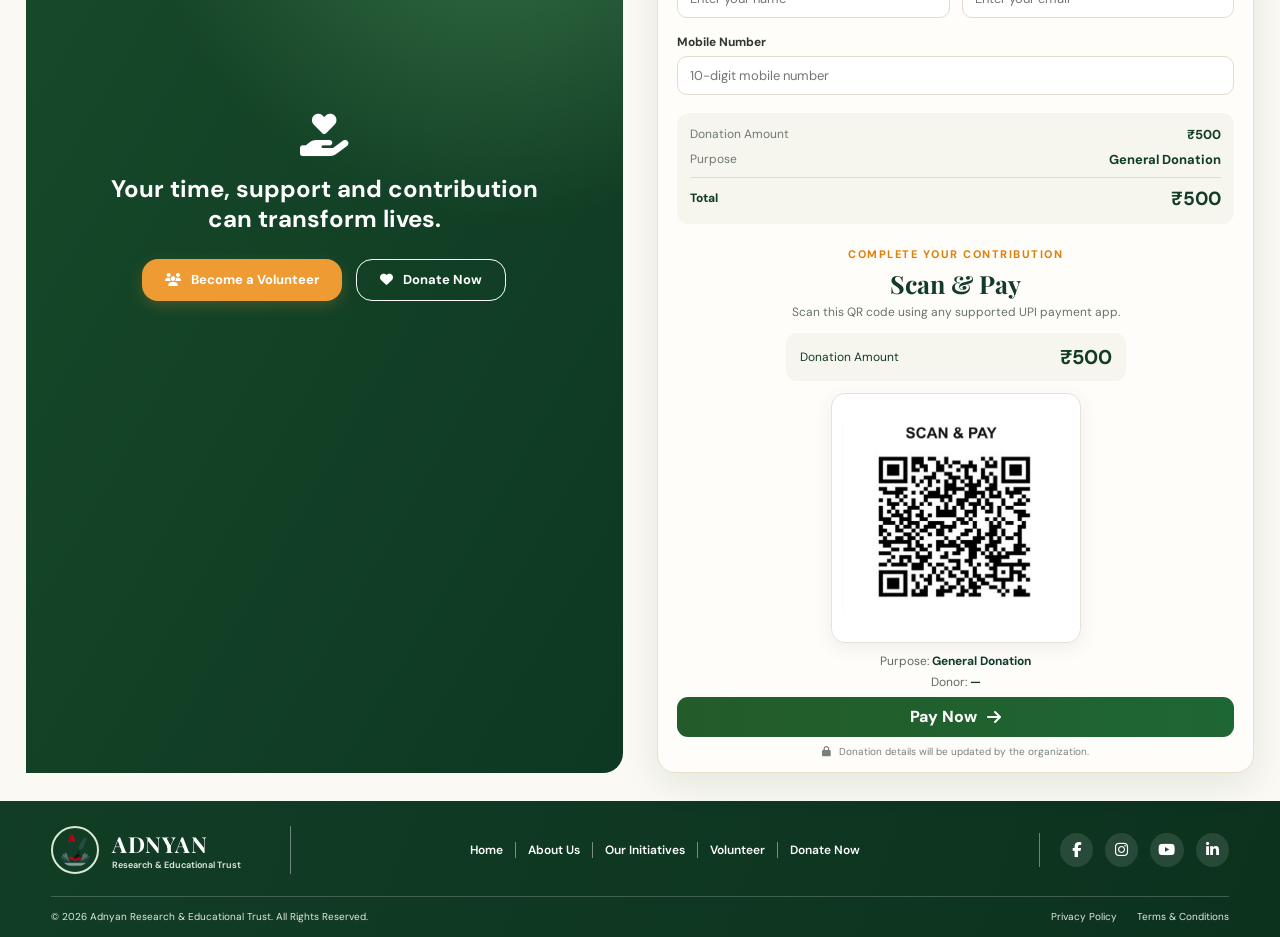
==== commit f594c9c1: "Update image paths in index.html" ====
--- a/index.html
+++ b/index.html
@@ -1,3 +1,4 @@
+
 <!DOCTYPE html>
 <html lang="en">
 <head>
@@ -29,7 +30,7 @@
         <div class="loader-glow"></div>
         <div class="loader-ring ring-one"></div>
         <div class="loader-ring ring-two"></div>
-        <img src="images/logo.png" alt="Adnyan Logo" class="loader-logo">
+        <img src="logo.png" alt="Adnyan Logo" class="loader-logo">
       </div>
 
       <div class="loader-brand">
@@ -53,7 +54,7 @@
     <header class="site-header">
 
       <a class="brand" href="index.html" aria-label="Adnyan home">
-        <img src="images/logo.png" alt="Adnyan logo">
+        <img src="logo.png" alt="Adnyan logo">
 
         <span>
           <strong>ADNYAN</strong>
@@ -75,7 +76,6 @@
 
         <a href="volunteer.html">Volunteer</a>
 
-        <!-- UPDATED DONATE LINK -->
         <a class="nav-donate" href="donate.html">
           <i class="fa-solid fa-heart"></i> Donate Now
         </a>
@@ -118,7 +118,7 @@
         </div>
 
         <div class="hero-visual">
-          <img src="images/banner.png" alt="Children participating in Adnyan community initiatives">
+          <img src="banner.png" alt="Children participating in Adnyan community initiatives">
           <div class="hero-image-shape"></div>
         </div>
 
@@ -182,7 +182,7 @@
           <article class="pillar-card">
 
             <div class="pillar-photo">
-              <img src="images/education.png" alt="Books and educational resources">
+              <img src="education.png" alt="Books and educational resources">
             </div>
 
             <div class="pillar-icon">
@@ -206,7 +206,7 @@
           <article class="pillar-card">
 
             <div class="pillar-photo">
-              <img src="images/community.png" alt="Community food and nutrition initiative">
+              <img src="community.png" alt="Community food and nutrition initiative">
             </div>
 
             <div class="pillar-icon">
@@ -230,7 +230,7 @@
           <article class="pillar-card">
 
             <div class="pillar-photo">
-              <img src="images/social.jpeg" alt="Hands planting a young tree">
+              <img src="social.jpeg" alt="Hands planting a young tree">
             </div>
 
             <div class="pillar-icon">
@@ -266,17 +266,17 @@
         <div class="activity-grid">
 
           <figure>
-            <img src="images/learning.png" alt="Educational support activity">
+            <img src="learning.png" alt="Educational support activity">
             <figcaption>Learning &amp; Educational Support</figcaption>
           </figure>
 
           <figure>
-            <img src="images/brighter.jpeg" alt="Children taking part in community activities">
+            <img src="brighter.jpeg" alt="Children taking part in community activities">
             <figcaption>Building Brighter Futures</figcaption>
           </figure>
 
           <figure>
-            <img src="images/tree.jpeg" alt="Green initiative and tree planting">
+            <img src="tree.jpeg" alt="Green initiative and tree planting">
             <figcaption>Growing a Greener Tomorrow</figcaption>
           </figure>
 
@@ -308,7 +308,6 @@
               <i class="fa-solid fa-users"></i> Become a Volunteer
             </a>
 
-            <!-- KEEP THIS AS A HOME PAGE SCROLL LINK -->
             <a class="btn btn-light-outline" href="#donation-dashboard">
               <i class="fa-solid fa-heart"></i> Donate Now
             </a>
@@ -412,36 +411,33 @@
 
             </div>
 
-          <!-- PAYMENT STEP -->
-          <div class="payment-step" id="paymentStep">
-
-            <div class="payment-step-heading">
-              <span class="payment-kicker">COMPLETE YOUR CONTRIBUTION</span>
-              <h3>Scan &amp; Pay</h3>
-              <p>Scan this QR code using any supported UPI payment app.</p>
-            </div>
-
-            <div class="payment-amount">
-              <span>Donation Amount</span>
-              <strong id="paymentAmount">₹500</strong>
-            </div>
-
-            <div class="payment-qr-frame">
-              <img src="images/qrcode.jpeg" alt="ADNYAN donation UPI QR code" id="donationQrImage">
-            </div>
-
-            <p class="payment-purpose">
-              Purpose: <strong id="paymentPurpose">General Donation</strong>
-            </p>
-
-            <p class="payment-donor">
-              Donor: <strong id="paymentDonor">—</strong>
-            </p>
-
-   
-
-
-          </div>
+            <!-- PAYMENT STEP -->
+            <div class="payment-step" id="paymentStep">
+
+              <div class="payment-step-heading">
+                <span class="payment-kicker">COMPLETE YOUR CONTRIBUTION</span>
+                <h3>Scan &amp; Pay</h3>
+                <p>Scan this QR code using any supported UPI payment app.</p>
+              </div>
+
+              <div class="payment-amount">
+                <span>Donation Amount</span>
+                <strong id="paymentAmount">₹500</strong>
+              </div>
+
+              <div class="payment-qr-frame">
+                <img src="qrcode.jpeg" alt="ADNYAN donation UPI QR code" id="donationQrImage">
+              </div>
+
+              <p class="payment-purpose">
+                Purpose: <strong id="paymentPurpose">General Donation</strong>
+              </p>
+
+              <p class="payment-donor">
+                Donor: <strong id="paymentDonor">—</strong>
+              </p>
+
+            </div>
 
             <button type="button" class="continue-btn" id="payNowBtn">
               <span>Pay Now</span>
@@ -455,8 +451,6 @@
 
           </div>
 
-
-
         </section>
       </section>
 
@@ -469,7 +463,7 @@
 
         <a class="footer-brand" href="index.html">
 
-          <img src="images/logo.png" alt="Adnyan logo">
+          <img src="logo.png" alt="Adnyan logo">
 
           <span>
             <strong>ADNYAN</strong>
@@ -488,7 +482,6 @@
 
           <a href="volunteer.html">Volunteer</a>
 
-          <!-- UPDATED DONATE LINK -->
           <a href="donate.html">Donate Now</a>
 
         </nav>
@@ -533,4 +526,4 @@
   </div>
 
 </body>
-</html>+</html>
